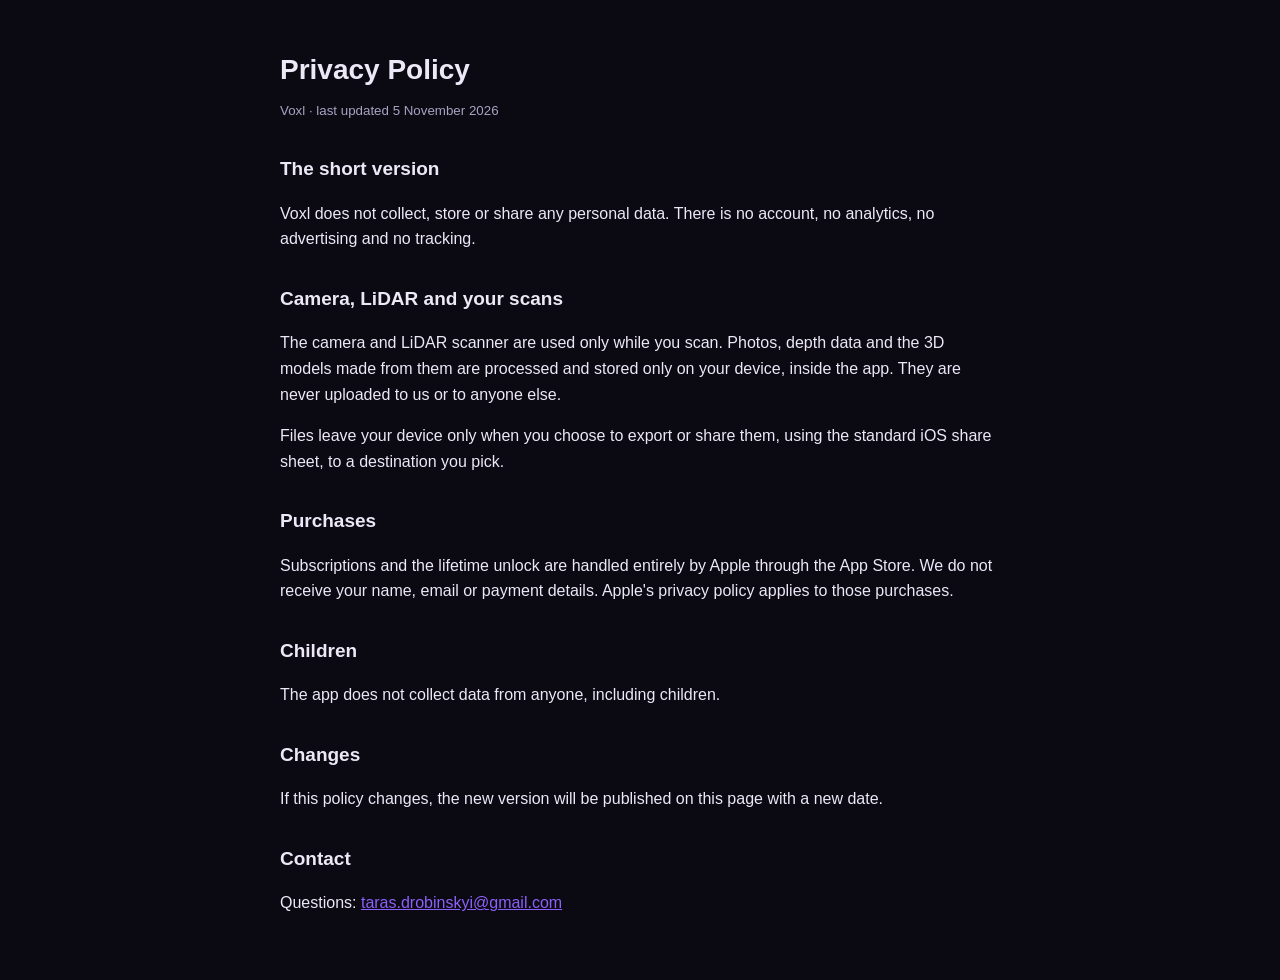
==== privacy.html @ ee22ac18 "Voxl support and privacy pages Co-Authored-By: Claude Opus 5.5 <noreply@anthropic.com>" ====
<!doctype html>
<html lang="en"><head><meta charset="utf-8"><meta name="viewport" content="width=device-width,initial-scale=1">
<title>Voxl — Privacy Policy</title>
<style>
:root{--bg:#0b0912;--fg:#ece8f7;--muted:#a9a2c2;--accent:#8c61fa}
body{margin:0;background:var(--bg);color:var(--fg);font:16px/1.6 -apple-system,BlinkMacSystemFont,"Segoe UI",sans-serif}
main{max-width:720px;margin:0 auto;padding:48px 20px}
h1{font-size:28px;margin:0 0 4px}h2{font-size:19px;margin-top:32px}p,li{color:var(--fg)}small{color:var(--muted)}
a{color:var(--accent)}
</style></head><body><main>
<h1>Privacy Policy</h1><small>Voxl · last updated 5 November 2026</small>
<h2>The short version</h2>
<p>Voxl does not collect, store or share any personal data. There is no account, no analytics, no advertising and no tracking.</p>
<h2>Camera, LiDAR and your scans</h2>
<p>The camera and LiDAR scanner are used only while you scan. Photos, depth data and the 3D models made from them are processed and stored only on your device, inside the app. They are never uploaded to us or to anyone else.</p>
<p>Files leave your device only when you choose to export or share them, using the standard iOS share sheet, to a destination you pick.</p>
<h2>Purchases</h2>
<p>Subscriptions and the lifetime unlock are handled entirely by Apple through the App Store. We do not receive your name, email or payment details. Apple's privacy policy applies to those purchases.</p>
<h2>Children</h2>
<p>The app does not collect data from anyone, including children.</p>
<h2>Changes</h2>
<p>If this policy changes, the new version will be published on this page with a new date.</p>
<h2>Contact</h2>
<p>Questions: <a href="mailto:taras.drobinskyi@gmail.com">taras.drobinskyi@gmail.com</a></p>
</main></body></html>
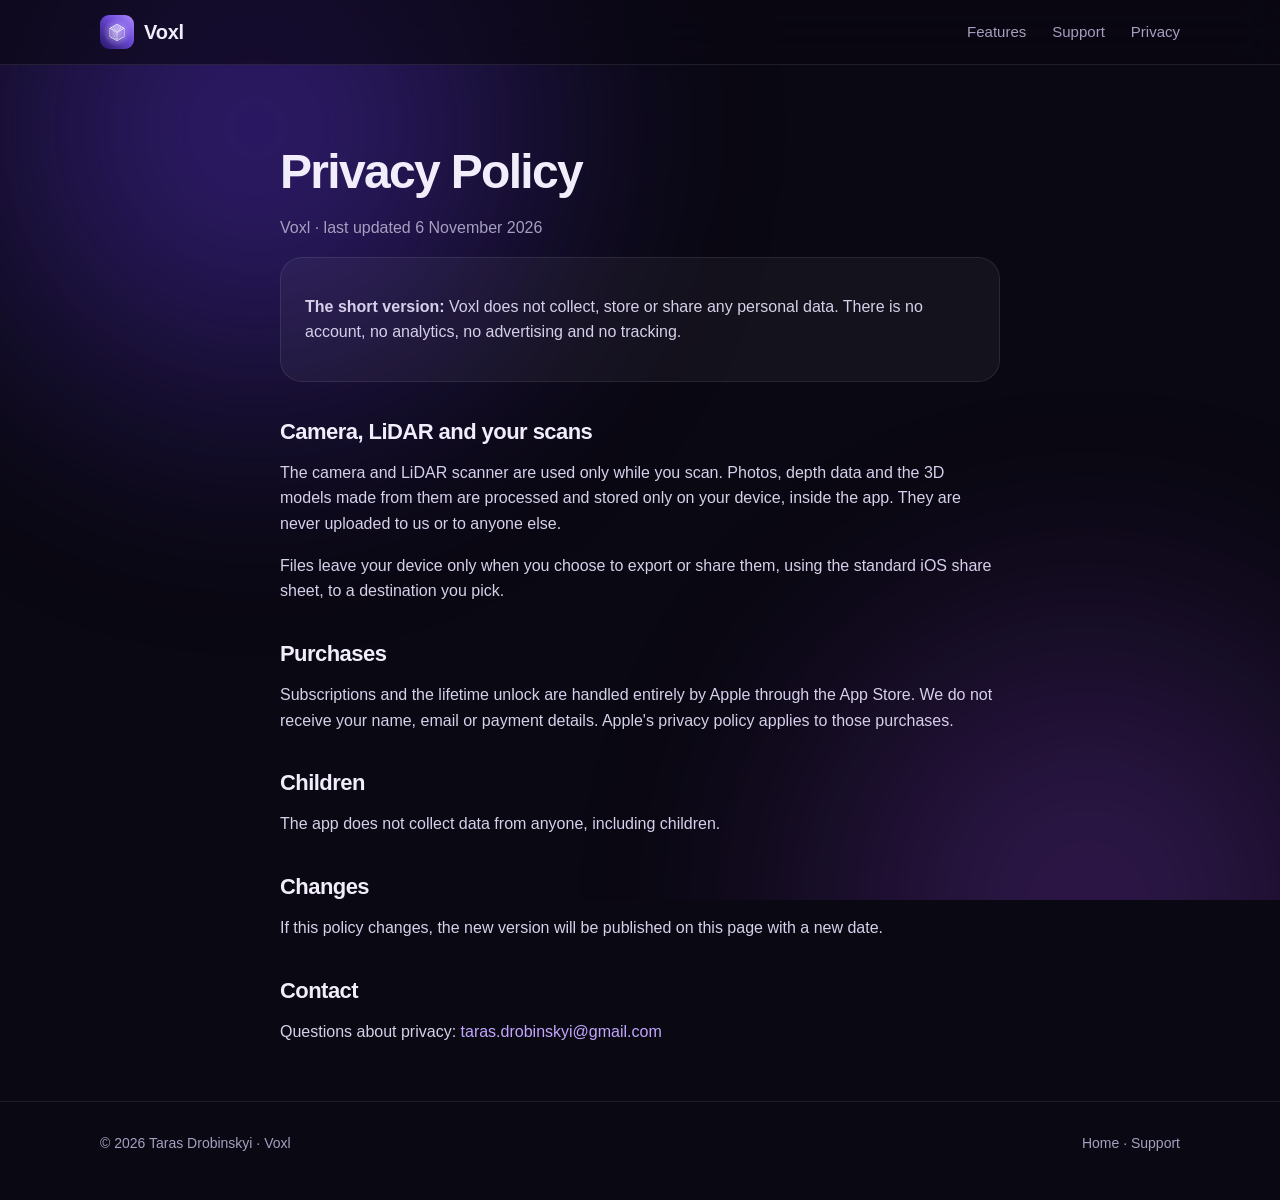
==== commit ceeab919: "Landing page in the app's style; restyled privacy policy Co-Authored-By: Claude Opus 5.5 <noreply@an" ====
--- a/privacy.html
+++ b/privacy.html
@@ -1,25 +1,56 @@
 <!doctype html>
-<html lang="en"><head><meta charset="utf-8"><meta name="viewport" content="width=device-width,initial-scale=1">
+<html lang="en">
+<head>
+<meta charset="utf-8">
+<meta name="viewport" content="width=device-width, initial-scale=1">
 <title>Voxl — Privacy Policy</title>
-<style>
-:root{--bg:#0b0912;--fg:#ece8f7;--muted:#a9a2c2;--accent:#8c61fa}
-body{margin:0;background:var(--bg);color:var(--fg);font:16px/1.6 -apple-system,BlinkMacSystemFont,"Segoe UI",sans-serif}
-main{max-width:720px;margin:0 auto;padding:48px 20px}
-h1{font-size:28px;margin:0 0 4px}h2{font-size:19px;margin-top:32px}p,li{color:var(--fg)}small{color:var(--muted)}
-a{color:var(--accent)}
-</style></head><body><main>
-<h1>Privacy Policy</h1><small>Voxl · last updated 5 November 2026</small>
-<h2>The short version</h2>
-<p>Voxl does not collect, store or share any personal data. There is no account, no analytics, no advertising and no tracking.</p>
-<h2>Camera, LiDAR and your scans</h2>
-<p>The camera and LiDAR scanner are used only while you scan. Photos, depth data and the 3D models made from them are processed and stored only on your device, inside the app. They are never uploaded to us or to anyone else.</p>
-<p>Files leave your device only when you choose to export or share them, using the standard iOS share sheet, to a destination you pick.</p>
-<h2>Purchases</h2>
-<p>Subscriptions and the lifetime unlock are handled entirely by Apple through the App Store. We do not receive your name, email or payment details. Apple's privacy policy applies to those purchases.</p>
-<h2>Children</h2>
-<p>The app does not collect data from anyone, including children.</p>
-<h2>Changes</h2>
-<p>If this policy changes, the new version will be published on this page with a new date.</p>
-<h2>Contact</h2>
-<p>Questions: <a href="mailto:taras.drobinskyi@gmail.com">taras.drobinskyi@gmail.com</a></p>
-</main></body></html>
+<meta name="theme-color" content="#0a0812">
+<link rel="icon" href="assets/favicon.png">
+<link rel="stylesheet" href="assets/style.css">
+</head>
+<body>
+<div class="aurora" aria-hidden="true"></div>
+<nav class="top">
+  <div class="wrap">
+    <a class="brand" href="./"><img src="assets/icon.png" alt="">Voxl</a>
+    <ul>
+      <li class="opt"><a href="./#features">Features</a></li>
+      <li><a href="./#support">Support</a></li>
+      <li><a href="privacy.html">Privacy</a></li>
+    </ul>
+  </div>
+</nav>
+
+<main class="doc">
+  <h1>Privacy Policy</h1>
+  <p class="meta">Voxl · last updated 6 November 2026</p>
+
+  <div class="summary">
+    <p><strong>The short version:</strong> Voxl does not collect, store or share any personal data. There is no account, no analytics, no advertising and no tracking.</p>
+  </div>
+
+  <h2>Camera, LiDAR and your scans</h2>
+  <p>The camera and LiDAR scanner are used only while you scan. Photos, depth data and the 3D models made from them are processed and stored only on your device, inside the app. They are never uploaded to us or to anyone else.</p>
+  <p>Files leave your device only when you choose to export or share them, using the standard iOS share sheet, to a destination you pick.</p>
+
+  <h2>Purchases</h2>
+  <p>Subscriptions and the lifetime unlock are handled entirely by Apple through the App Store. We do not receive your name, email or payment details. Apple's privacy policy applies to those purchases.</p>
+
+  <h2>Children</h2>
+  <p>The app does not collect data from anyone, including children.</p>
+
+  <h2>Changes</h2>
+  <p>If this policy changes, the new version will be published on this page with a new date.</p>
+
+  <h2>Contact</h2>
+  <p>Questions about privacy: <a href="mailto:taras.drobinskyi@gmail.com">taras.drobinskyi@gmail.com</a></p>
+</main>
+
+<footer>
+  <div class="wrap">
+    <span>© 2026 Taras Drobinskyi · Voxl</span>
+    <span><a href="./">Home</a> · <a href="./#support">Support</a></span>
+  </div>
+</footer>
+</body>
+</html>
--- a/assets/style.css
+++ b/assets/style.css
@@ -0,0 +1,165 @@
+:root {
+  --bg: #0a0812;
+  --bg2: #120e22;
+  --card: rgba(255, 255, 255, 0.045);
+  --card-line: rgba(255, 255, 255, 0.09);
+  --text: #f1edfb;
+  --muted: #a69fc0;
+  --accent: #8c61fa;
+  --accent-2: #c2a6ff;
+  --deep: #4d2bad;
+  --radius: 22px;
+  --max: 1120px;
+}
+* { box-sizing: border-box; }
+html { scroll-behavior: smooth; }
+body {
+  margin: 0;
+  background: var(--bg);
+  color: var(--text);
+  font: 16px/1.6 -apple-system, BlinkMacSystemFont, "SF Pro Text", "Inter", "Segoe UI", Roboto, sans-serif;
+  -webkit-font-smoothing: antialiased;
+  overflow-x: hidden;
+}
+a { color: var(--accent-2); text-decoration: none; }
+a:hover { text-decoration: underline; }
+img { max-width: 100%; display: block; }
+
+/* aurora background, like the app's home screen */
+.aurora { position: fixed; inset: 0; z-index: -1; overflow: hidden; pointer-events: none; }
+.aurora::before, .aurora::after {
+  content: ""; position: absolute; width: 70vmax; height: 70vmax; border-radius: 50%;
+  filter: blur(90px); opacity: 0.55;
+}
+.aurora::before { background: radial-gradient(circle, #5b34d6 0%, transparent 65%); top: -25vmax; left: -15vmax; }
+.aurora::after { background: radial-gradient(circle, #8c3fd9 0%, transparent 65%); bottom: -35vmax; right: -20vmax; opacity: 0.35; }
+
+.wrap { max-width: var(--max); margin: 0 auto; padding: 0 20px; }
+
+/* nav */
+nav.top {
+  position: sticky; top: 0; z-index: 10;
+  backdrop-filter: blur(18px); -webkit-backdrop-filter: blur(18px);
+  background: rgba(10, 8, 18, 0.62); border-bottom: 1px solid var(--card-line);
+}
+nav.top .wrap { display: flex; align-items: center; justify-content: space-between; height: 64px; }
+.brand { display: flex; align-items: center; gap: 10px; color: var(--text); font-weight: 700; font-size: 20px; letter-spacing: -0.01em; }
+.brand:hover { text-decoration: none; }
+.brand img { width: 34px; height: 34px; border-radius: 9px; }
+nav.top ul { list-style: none; display: flex; gap: 26px; margin: 0; padding: 0; }
+nav.top ul a { color: var(--muted); font-size: 15px; }
+nav.top ul a:hover { color: var(--text); text-decoration: none; }
+@media (max-width: 680px) { nav.top ul li.opt { display: none; } nav.top ul { gap: 18px; } }
+
+/* hero */
+.hero { display: grid; grid-template-columns: 1.1fr 0.9fr; gap: 48px; align-items: center; padding-top: 84px; padding-bottom: 64px; }
+.eyebrow { display: inline-flex; align-items: center; gap: 8px; color: var(--accent-2); font-size: 14px; font-weight: 600;
+  padding: 6px 12px; border: 1px solid rgba(194, 166, 255, 0.28); border-radius: 999px; background: rgba(140, 97, 250, 0.1); }
+h1 { font-size: clamp(38px, 6vw, 64px); line-height: 1.04; letter-spacing: -0.035em; margin: 18px 0 18px; }
+h1 em { font-style: normal; background: linear-gradient(90deg, #d9c8ff, #8c61fa 60%, #6b8cff); -webkit-background-clip: text; background-clip: text; color: transparent; }
+.lead { font-size: clamp(17px, 2vw, 20px); color: var(--muted); max-width: 34em; margin: 0 0 30px; }
+.cta { display: flex; flex-wrap: wrap; gap: 12px; align-items: center; }
+.btn { display: inline-flex; align-items: center; gap: 10px; padding: 14px 24px; border-radius: 999px; font-weight: 600; font-size: 16px;
+  color: #fff; background: var(--accent); box-shadow: 0 10px 34px rgba(140, 97, 250, 0.45); border: 1px solid rgba(255,255,255,0.18); }
+.btn:hover { text-decoration: none; filter: brightness(1.08); }
+.btn.ghost { background: rgba(255,255,255,0.06); box-shadow: none; border-color: var(--card-line); color: var(--text); }
+.note { color: var(--muted); font-size: 14px; margin-top: 14px; }
+
+/* phone mockup */
+.phone {
+  justify-self: center; width: min(320px, 78vw); aspect-ratio: 9 / 19.5; border-radius: 46px; padding: 12px;
+  background: linear-gradient(160deg, #2a2440, #0d0b16); border: 1px solid rgba(255,255,255,0.12);
+  box-shadow: 0 40px 90px rgba(77, 43, 173, 0.45), inset 0 0 0 2px rgba(0,0,0,0.6);
+  position: relative;
+}
+.screen { width: 100%; height: 100%; border-radius: 36px; overflow: hidden; position: relative;
+  background: radial-gradient(circle at 30% 18%, #3a2386 0%, #160f2c 55%, #0b0915 100%); }
+.island { position: absolute; top: 12px; left: 50%; transform: translateX(-50%); width: 34%; height: 26px; border-radius: 20px; background: #000; z-index: 3; }
+.screen .ui-title { position: absolute; top: 52px; left: 18px; font-weight: 700; font-size: 24px; letter-spacing: -0.02em; }
+.screen .ui-sub { position: absolute; top: 84px; left: 18px; font-size: 11px; color: var(--muted); }
+.screen .model { position: absolute; top: 120px; left: 14px; right: 14px; border-radius: 22px; overflow: hidden;
+  border: 1px solid rgba(255,255,255,0.1); box-shadow: 0 16px 40px rgba(0,0,0,0.45); }
+.screen .model img { width: 100%; }
+.screen .chip { position: absolute; left: 24px; top: 132px; font-size: 10px; font-weight: 700; padding: 4px 9px; border-radius: 99px;
+  background: rgba(140,97,250,0.85); color: #fff; z-index: 2; }
+.screen .pills { position: absolute; left: 14px; right: 14px; bottom: 96px; display: flex; gap: 6px; }
+.screen .pills span { flex: 1; text-align: center; font-size: 10px; font-weight: 600; padding: 7px 0; border-radius: 10px;
+  background: rgba(255,255,255,0.07); color: var(--muted); }
+.screen .pills span.on { background: var(--accent); color: #fff; }
+.screen .scan { position: absolute; left: 50%; bottom: 26px; transform: translateX(-50%); padding: 11px 26px; border-radius: 99px;
+  background: var(--accent); font-size: 13px; font-weight: 700; box-shadow: 0 8px 26px rgba(140,97,250,0.6); }
+.dots { position: absolute; inset: 0; z-index: 1; pointer-events: none;
+  background-image: radial-gradient(rgba(214,200,255,0.55) 1px, transparent 1.4px); background-size: 14px 14px;
+  -webkit-mask-image: linear-gradient(180deg, transparent 0%, #000 40%, transparent 72%); mask-image: linear-gradient(180deg, transparent 0%, #000 40%, transparent 72%);
+  animation: sweep 5s ease-in-out infinite; opacity: 0.35; }
+@keyframes sweep { 0%, 100% { transform: translateY(-18%); } 50% { transform: translateY(18%); } }
+@media (prefers-reduced-motion: reduce) { .dots { animation: none; } }
+
+@media (max-width: 860px) {
+  .hero { grid-template-columns: 1fr; padding-top: 56px; }
+  .phone { margin-top: 10px; }
+}
+
+/* sections */
+section { padding: 70px 0; }
+.kicker { color: var(--accent-2); font-weight: 600; font-size: 14px; letter-spacing: 0.08em; text-transform: uppercase; }
+h2 { font-size: clamp(28px, 4vw, 42px); line-height: 1.1; letter-spacing: -0.025em; margin: 10px 0 14px; }
+.section-lead { color: var(--muted); font-size: 18px; max-width: 40em; margin: 0 0 36px; }
+
+.grid { display: grid; gap: 16px; grid-template-columns: repeat(3, 1fr); }
+@media (max-width: 920px) { .grid { grid-template-columns: repeat(2, 1fr); } }
+@media (max-width: 600px) { .grid { grid-template-columns: 1fr; } }
+.card { background: var(--card); border: 1px solid var(--card-line); border-radius: var(--radius); padding: 26px; }
+.card h3 { margin: 16px 0 8px; font-size: 19px; letter-spacing: -0.01em; }
+.card p { margin: 0; color: var(--muted); font-size: 15.5px; }
+.ico { width: 46px; height: 46px; border-radius: 14px; display: grid; place-items: center;
+  background: linear-gradient(145deg, var(--accent), var(--deep)); box-shadow: 0 8px 22px rgba(140,97,250,0.35); }
+.ico svg { width: 24px; height: 24px; stroke: #fff; fill: none; stroke-width: 1.9; stroke-linecap: round; stroke-linejoin: round; }
+
+/* steps */
+.steps { display: grid; grid-template-columns: repeat(3, 1fr); gap: 16px; counter-reset: s; }
+@media (max-width: 800px) { .steps { grid-template-columns: 1fr; } }
+.step { position: relative; padding: 26px 26px 26px 26px; border-radius: var(--radius); background: var(--card); border: 1px solid var(--card-line); }
+.step::before { counter-increment: s; content: counter(s); display: grid; place-items: center; width: 34px; height: 34px; border-radius: 50%;
+  background: rgba(140,97,250,0.18); color: var(--accent-2); font-weight: 700; margin-bottom: 12px; }
+.step h3 { margin: 0 0 6px; font-size: 18px; }
+.step p { margin: 0; color: var(--muted); font-size: 15px; }
+
+/* pricing */
+.plans { display: grid; grid-template-columns: repeat(3, 1fr); gap: 16px; }
+@media (max-width: 860px) { .plans { grid-template-columns: 1fr; } }
+.plan { border-radius: var(--radius); padding: 28px; background: var(--card); border: 1px solid var(--card-line); position: relative; }
+.plan.best { border: 2px solid var(--accent-2); background: linear-gradient(180deg, rgba(140,97,250,0.16), rgba(140,97,250,0.04)); }
+.badge { position: absolute; top: -12px; left: 24px; font-size: 12px; font-weight: 700; padding: 4px 10px; border-radius: 99px; background: var(--accent); }
+.plan h3 { margin: 0; font-size: 18px; }
+.price { font-size: 38px; font-weight: 700; letter-spacing: -0.02em; margin: 10px 0 2px; }
+.price small { font-size: 16px; color: var(--muted); font-weight: 500; }
+.plan p { color: var(--muted); margin: 6px 0 0; font-size: 15px; }
+.free { margin-top: 18px; padding: 20px 24px; border-radius: var(--radius); border: 1px dashed var(--card-line); color: var(--muted); font-size: 15px; }
+.free strong { color: var(--text); }
+
+/* faq */
+details { border-bottom: 1px solid var(--card-line); padding: 18px 2px; }
+details summary { cursor: pointer; font-weight: 600; font-size: 17px; list-style: none; display: flex; justify-content: space-between; gap: 12px; }
+details summary::-webkit-details-marker { display: none; }
+details summary::after { content: "+"; color: var(--accent-2); font-size: 22px; line-height: 1; }
+details[open] summary::after { content: "–"; }
+details p { color: var(--muted); margin: 10px 0 0; }
+
+.contact { margin-top: 34px; display: flex; flex-wrap: wrap; align-items: center; justify-content: space-between; gap: 18px;
+  padding: 26px; border-radius: var(--radius); background: linear-gradient(135deg, rgba(140,97,250,0.22), rgba(77,43,173,0.12)); border: 1px solid rgba(194,166,255,0.25); }
+.contact h3 { margin: 0 0 4px; font-size: 20px; }
+.contact p { margin: 0; color: var(--muted); }
+
+footer { border-top: 1px solid var(--card-line); padding: 30px 0 46px; color: var(--muted); font-size: 14px; }
+footer .wrap { display: flex; flex-wrap: wrap; justify-content: space-between; gap: 12px; }
+footer a { color: var(--muted); }
+footer a:hover { color: var(--text); }
+
+/* long-form pages (privacy) */
+.doc { max-width: 760px; padding: 64px 20px 40px; margin: 0 auto; }
+.doc h1 { font-size: clamp(34px, 5vw, 48px); }
+.doc h2 { font-size: 22px; margin-top: 38px; }
+.doc p, .doc li { color: #d6d0ea; }
+.doc .meta { color: var(--muted); }
+.doc .summary { padding: 20px 24px; border-radius: var(--radius); background: var(--card); border: 1px solid var(--card-line); }
